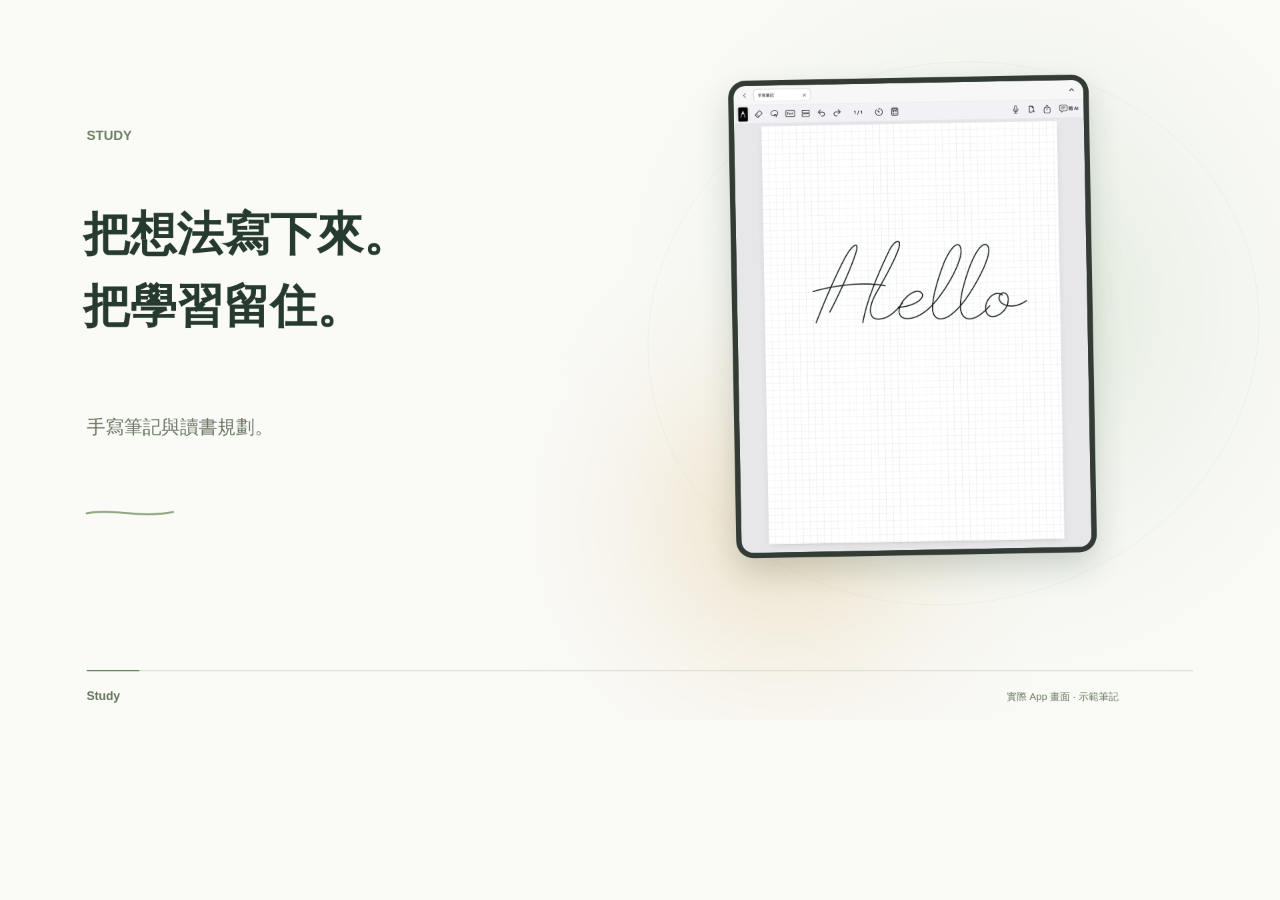
==== design/film.html @ 834e4a62 "Refresh calculator capture and film; expand planning stories" ====
<!doctype html><html lang="zh-Hant"><meta charset="utf-8"><title>Study 產品短片製作</title><style>*{margin:0}body{background:#fafaf7}canvas{display:block;width:100vw;height:auto}</style><canvas width="1920" height="1080" aria-label="Study 產品介紹動畫"></canvas><script>
const canvas=document.querySelector('canvas'),ctx=canvas.getContext('2d'),W=1920,H=1080;
const font='"Noto Sans CJK TC", "Microsoft JhengHei", sans-serif';
const names=['writing','papers','ai','records','exams','timetable','recording','timer','calculator'];const imgs={};
const clamp=x=>Math.max(0,Math.min(1,x)),smooth=x=>{x=clamp(x);return x*x*(3-2*x)},out=x=>1-Math.pow(1-clamp(x),3);
function round(x,y,w,h,r){ctx.beginPath();ctx.roundRect(x,y,w,h,r)}
function text(s,x,y,size=30,color='#263b2e',weight=500){ctx.fillStyle=color;ctx.font=`${weight} ${size}px ${font}`;ctx.fillText(s,x,y)}
function animatedText(s,x,y,size,local,delay,color,weight){const a=out((local-delay)/.48);ctx.save();ctx.globalAlpha*=a;text(s,x,y+(1-a)*24,size,color,weight);ctx.restore()}
function device(name,x,y,w,angle=0,reveal=1){const im=imgs[name],h=w*im.height/im.width;ctx.save();ctx.globalAlpha*=reveal;ctx.translate(x+w/2,y+h/2+(1-reveal)*40);ctx.rotate(angle);ctx.shadowColor='#263b2e32';ctx.shadowBlur=48;ctx.shadowOffsetY=22;ctx.fillStyle='#333c34';round(-w/2-8,-h/2-8,w+16,h+16,26);ctx.fill();ctx.shadowColor='transparent';round(-w/2,-h/2,w,h,18);ctx.clip();ctx.drawImage(im,-w/2,-h/2,w,h);ctx.restore()}
function background(t){ctx.fillStyle='#fafaf7';ctx.fillRect(0,0,W,H);for(const [x,y,r,c]of [[1470+Math.sin(t*.35)*35,460,660,'#dce7d7'],[1180,780,470,'#eee1c8']]){const g=ctx.createRadialGradient(x,y,20,x,y,r);g.addColorStop(0,c);g.addColorStop(1,'#fafaf700');ctx.fillStyle=g;ctx.fillRect(0,0,W,H)}ctx.strokeStyle='#8c9e7d1b';ctx.lineWidth=1;ctx.beginPath();ctx.ellipse(1430,500,460,405,-.2+t*.007,0,Math.PI*2);ctx.stroke()}
const scenes=[
{duration:2.4,tag:'STUDY',title:['把想法寫下來。','把學習留住。'],body:['手寫筆記與讀書規劃。'],shots:['writing']},
{duration:2.8,tag:'01 / 手寫與 PDF',title:['從第一筆，','寫出自己的理解。'],body:['筆跡、文字、圖形。都在你的紙上。'],shots:['papers','writing']},
{duration:2.8,tag:'02 / 問 AI',title:['選好重點。','帶著問題，繼續想。'],body:['免手動截圖，常用指令一次備好。'],shots:['ai'],note:'Study 準備附件；回答由你選擇的外部 AI App 提供。'},
{duration:2.6,tag:'03 / 讀書紀錄',title:['你專心閱讀。','Study 幫你記得。'],body:['閱讀時間與頁數，自動留下來。'],shots:['records'],note:'畫面為示範紀錄，五科合計 10 小時。'},
{duration:2.8,tag:'04 / 課業規劃',title:['考試、作業、課表。','安排一目了然。'],body:['掌握進度，也掌握這個學期。'],shots:['exams','timetable']},
{duration:2.2,tag:'05 / 課堂錄音',title:['把聲音留住。','把重點聽懂。'],body:['回放、調整倍速，再聽一次。'],shots:['recording']},
{duration:3.2,tag:'06 / 隨手工具',title:['計時。運算。','思考不用切換。'],body:['把常用工具，留在筆記旁。'],shots:['timer','calculator']},
{duration:2.2,tag:'STUDY',title:['下一頁，','從你的想法開始。'],body:['Study：手寫筆記與讀書規劃'],shots:['writing'],end:true}
];
let elapsed=0;for(const s of scenes){s.start=elapsed;elapsed+=s.duration}window.filmDuration=elapsed;
function scene(index,local,alpha){const s=scenes[index],p=clamp(local/s.duration);ctx.save();ctx.globalAlpha=alpha;
 animatedText(s.tag,130,210,20,local,0,'#6c8261',600);
 s.title.forEach((line,i)=>animatedText(line,125,375+i*108,70,local,.07+i*.09,'#263b2e',600));
 s.body.forEach((line,i)=>animatedText(line,130,650+i*48,28,local,.24,'#697661',400));
 const enter=out(local/.6),drift=smooth(p)*25;
 if(s.shots.length===1){const zoom=1+smooth(p)*.025;device(s.shots[0],1110-drift*.4,132-drift*.8,520*zoom,-.025+smooth(p)*.018,enter)}
 else{device(s.shots[0],1050-drift*.65,180-drift,350,-.045+smooth(p)*.015,enter);device(s.shots[1],1430-drift*.3,245-drift*.65,350*(1+smooth(p)*.018),.035-smooth(p)*.015,out((local-.32)/.65))}
 if(s.end){const a=out((local-.35)/.4);ctx.globalAlpha=alpha*a;ctx.fillStyle='#365c49';round(130,755,300,64,32);ctx.fill();text('在 App Store 探索',169,798,24,'#fff',500);text('iPad · iPhone',130,870,23,'#65785c',400);ctx.globalAlpha=alpha}
 else{ctx.lineCap='round';ctx.strokeStyle='#91a782';ctx.lineWidth=3;ctx.beginPath();ctx.moveTo(130,770);ctx.bezierCurveTo(170,762,210,778,260,768);ctx.setLineDash([140*clamp((local-.35)/.7),500]);ctx.stroke();ctx.setLineDash([])}
 if(s.note)animatedText(s.note,130,915,18,local,.3,'#6e7c64',400);
 ctx.restore()}
window.ready=Promise.all(names.map(n=>new Promise((resolve,reject)=>{const i=new Image();i.onload=()=>{imgs[n]=i;resolve()};i.onerror=reject;i.src='../assets/'+n+(n==='calculator'?'-1041':'')+'.webp'}))).then(()=>document.fonts.ready);
window.render=t=>{t=Math.max(0,Math.min(elapsed-.001,t));background(t);let i=scenes.findIndex(s=>t<s.start+s.duration);if(i<0)i=scenes.length-1;const local=t-scenes[i].start,transition=.3;if(i>0&&local<transition){const a=smooth(local/transition);scene(i-1,scenes[i-1].duration,1-a);scene(i,local,a)}else scene(i,local,1);
 ctx.fillStyle='#dce3d4';ctx.fillRect(130,1005,1660,2);ctx.fillStyle='#698461';ctx.fillRect(130,1005,1660*clamp(t/elapsed),2);text('Study',130,1050,18,'#64755c',600);text('實際 App 畫面 · 示範筆記',1510,1050,15,'#6c7b61',400)};
window.ready.then(()=>window.render(1));
</script></html>
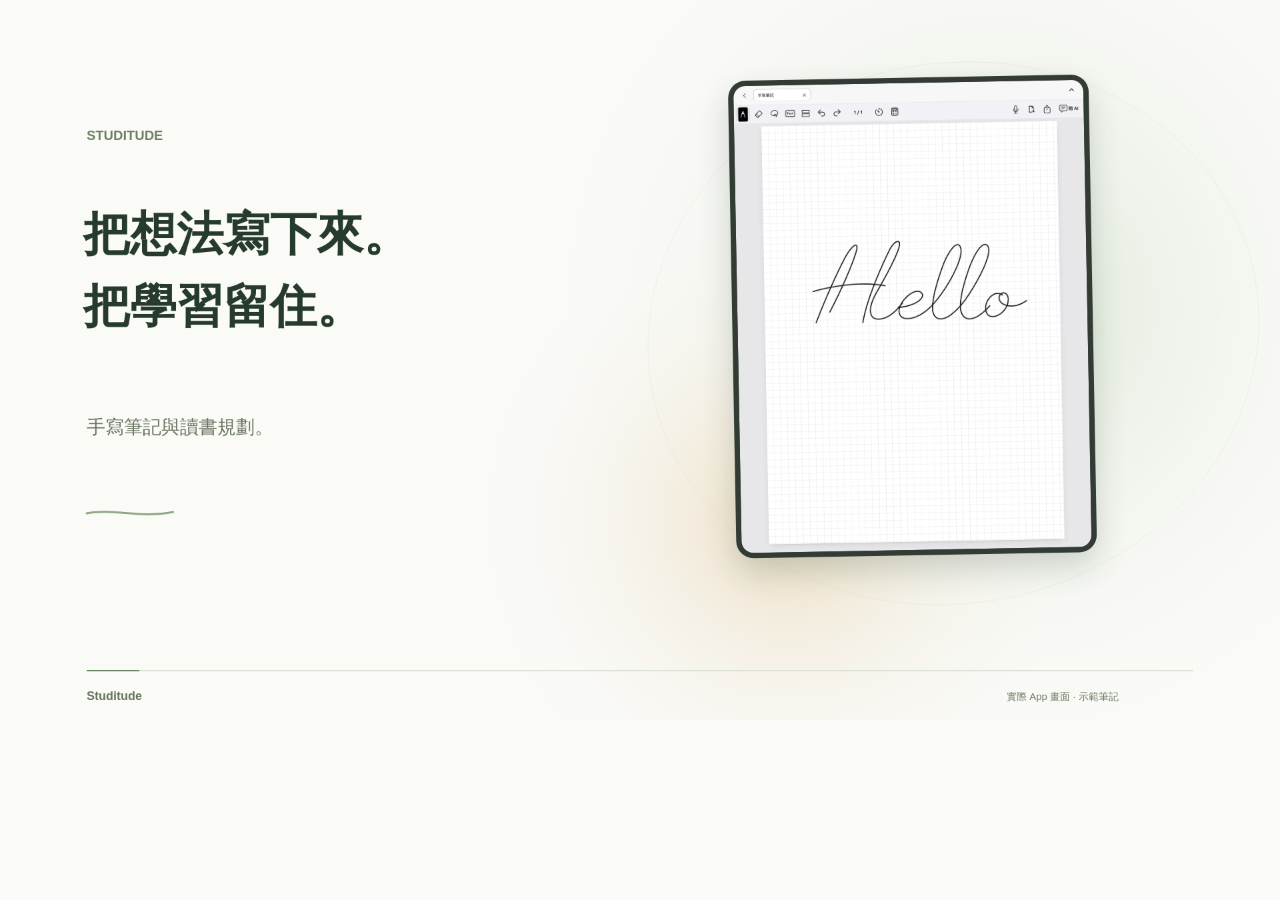
==== commit ad7af194: "Update website branding and product film to Studitude Co-Authored-By: Codex <noreply@openai.com>" ====
--- a/design/film.html
+++ b/design/film.html
@@ -1,4 +1,4 @@
-<!doctype html><html lang="zh-Hant"><meta charset="utf-8"><title>Study 產品短片製作</title><style>*{margin:0}body{background:#fafaf7}canvas{display:block;width:100vw;height:auto}</style><canvas width="1920" height="1080" aria-label="Study 產品介紹動畫"></canvas><script>
+<!doctype html><html lang="zh-Hant"><meta charset="utf-8"><title>Studitude 產品短片製作</title><style>*{margin:0}body{background:#fafaf7}canvas{display:block;width:100vw;height:auto}</style><canvas width="1920" height="1080" aria-label="Studitude 產品介紹動畫"></canvas><script>
 const canvas=document.querySelector('canvas'),ctx=canvas.getContext('2d'),W=1920,H=1080;
 const font='"Noto Sans CJK TC", "Microsoft JhengHei", sans-serif';
 const names=['writing','papers','ai','records','exams','timetable','recording','timer','calculator'];const imgs={};
@@ -9,14 +9,14 @@
 function device(name,x,y,w,angle=0,reveal=1){const im=imgs[name],h=w*im.height/im.width;ctx.save();ctx.globalAlpha*=reveal;ctx.translate(x+w/2,y+h/2+(1-reveal)*40);ctx.rotate(angle);ctx.shadowColor='#263b2e32';ctx.shadowBlur=48;ctx.shadowOffsetY=22;ctx.fillStyle='#333c34';round(-w/2-8,-h/2-8,w+16,h+16,26);ctx.fill();ctx.shadowColor='transparent';round(-w/2,-h/2,w,h,18);ctx.clip();ctx.drawImage(im,-w/2,-h/2,w,h);ctx.restore()}
 function background(t){ctx.fillStyle='#fafaf7';ctx.fillRect(0,0,W,H);for(const [x,y,r,c]of [[1470+Math.sin(t*.35)*35,460,660,'#dce7d7'],[1180,780,470,'#eee1c8']]){const g=ctx.createRadialGradient(x,y,20,x,y,r);g.addColorStop(0,c);g.addColorStop(1,'#fafaf700');ctx.fillStyle=g;ctx.fillRect(0,0,W,H)}ctx.strokeStyle='#8c9e7d1b';ctx.lineWidth=1;ctx.beginPath();ctx.ellipse(1430,500,460,405,-.2+t*.007,0,Math.PI*2);ctx.stroke()}
 const scenes=[
-{duration:2.4,tag:'STUDY',title:['把想法寫下來。','把學習留住。'],body:['手寫筆記與讀書規劃。'],shots:['writing']},
+{duration:2.4,tag:'STUDITUDE',title:['把想法寫下來。','把學習留住。'],body:['手寫筆記與讀書規劃。'],shots:['writing']},
 {duration:2.8,tag:'01 / 手寫與 PDF',title:['從第一筆，','寫出自己的理解。'],body:['筆跡、文字、圖形。都在你的紙上。'],shots:['papers','writing']},
-{duration:2.8,tag:'02 / 問 AI',title:['選好重點。','帶著問題，繼續想。'],body:['免手動截圖，常用指令一次備好。'],shots:['ai'],note:'Study 準備附件；回答由你選擇的外部 AI App 提供。'},
-{duration:2.6,tag:'03 / 讀書紀錄',title:['你專心閱讀。','Study 幫你記得。'],body:['閱讀時間與頁數，自動留下來。'],shots:['records'],note:'畫面為示範紀錄，五科合計 10 小時。'},
+{duration:2.8,tag:'02 / 問 AI',title:['選好重點。','帶著問題，繼續想。'],body:['免手動截圖，常用指令一次備好。'],shots:['ai'],note:'Studitude 準備附件；回答由你選擇的外部 AI App 提供。'},
+{duration:2.6,tag:'03 / 讀書紀錄',title:['你專心閱讀。','Studitude 幫你記得。'],body:['閱讀時間與頁數，自動留下來。'],shots:['records'],note:'畫面為示範紀錄，五科合計 10 小時。'},
 {duration:2.8,tag:'04 / 課業規劃',title:['考試、作業、課表。','安排一目了然。'],body:['掌握進度，也掌握這個學期。'],shots:['exams','timetable']},
 {duration:2.2,tag:'05 / 課堂錄音',title:['把聲音留住。','把重點聽懂。'],body:['回放、調整倍速，再聽一次。'],shots:['recording']},
 {duration:3.2,tag:'06 / 隨手工具',title:['計時。運算。','思考不用切換。'],body:['把常用工具，留在筆記旁。'],shots:['timer','calculator']},
-{duration:2.2,tag:'STUDY',title:['下一頁，','從你的想法開始。'],body:['Study：手寫筆記與讀書規劃'],shots:['writing'],end:true}
+{duration:2.2,tag:'STUDITUDE',title:['下一頁，','從你的想法開始。'],body:['Studitude：手寫筆記與讀書規劃'],shots:['writing'],end:true}
 ];
 let elapsed=0;for(const s of scenes){s.start=elapsed;elapsed+=s.duration}window.filmDuration=elapsed;
 function scene(index,local,alpha){const s=scenes[index],p=clamp(local/s.duration);ctx.save();ctx.globalAlpha=alpha;
@@ -30,8 +30,8 @@
  else{ctx.lineCap='round';ctx.strokeStyle='#91a782';ctx.lineWidth=3;ctx.beginPath();ctx.moveTo(130,770);ctx.bezierCurveTo(170,762,210,778,260,768);ctx.setLineDash([140*clamp((local-.35)/.7),500]);ctx.stroke();ctx.setLineDash([])}
  if(s.note)animatedText(s.note,130,915,18,local,.3,'#6e7c64',400);
  ctx.restore()}
-window.ready=Promise.all(names.map(n=>new Promise((resolve,reject)=>{const i=new Image();i.onload=()=>{imgs[n]=i;resolve()};i.onerror=reject;i.src='../assets/'+n+(n==='calculator'?'-1041':'')+'.webp'}))).then(()=>document.fonts.ready);
+window.ready=Promise.all(names.map(n=>new Promise((resolve,reject)=>{const i=new Image();i.onload=()=>{imgs[n]=i;resolve()};i.onerror=reject;i.src='../assets/'+n+(n==='calculator'?'-1043':'')+'.webp'}))).then(()=>document.fonts.ready);
 window.render=t=>{t=Math.max(0,Math.min(elapsed-.001,t));background(t);let i=scenes.findIndex(s=>t<s.start+s.duration);if(i<0)i=scenes.length-1;const local=t-scenes[i].start,transition=.3;if(i>0&&local<transition){const a=smooth(local/transition);scene(i-1,scenes[i-1].duration,1-a);scene(i,local,a)}else scene(i,local,1);
- ctx.fillStyle='#dce3d4';ctx.fillRect(130,1005,1660,2);ctx.fillStyle='#698461';ctx.fillRect(130,1005,1660*clamp(t/elapsed),2);text('Study',130,1050,18,'#64755c',600);text('實際 App 畫面 · 示範筆記',1510,1050,15,'#6c7b61',400)};
+ ctx.fillStyle='#dce3d4';ctx.fillRect(130,1005,1660,2);ctx.fillStyle='#698461';ctx.fillRect(130,1005,1660*clamp(t/elapsed),2);text('Studitude',130,1050,18,'#64755c',600);text('實際 App 畫面 · 示範筆記',1510,1050,15,'#6c7b61',400)};
 window.ready.then(()=>window.render(1));
 </script></html>
